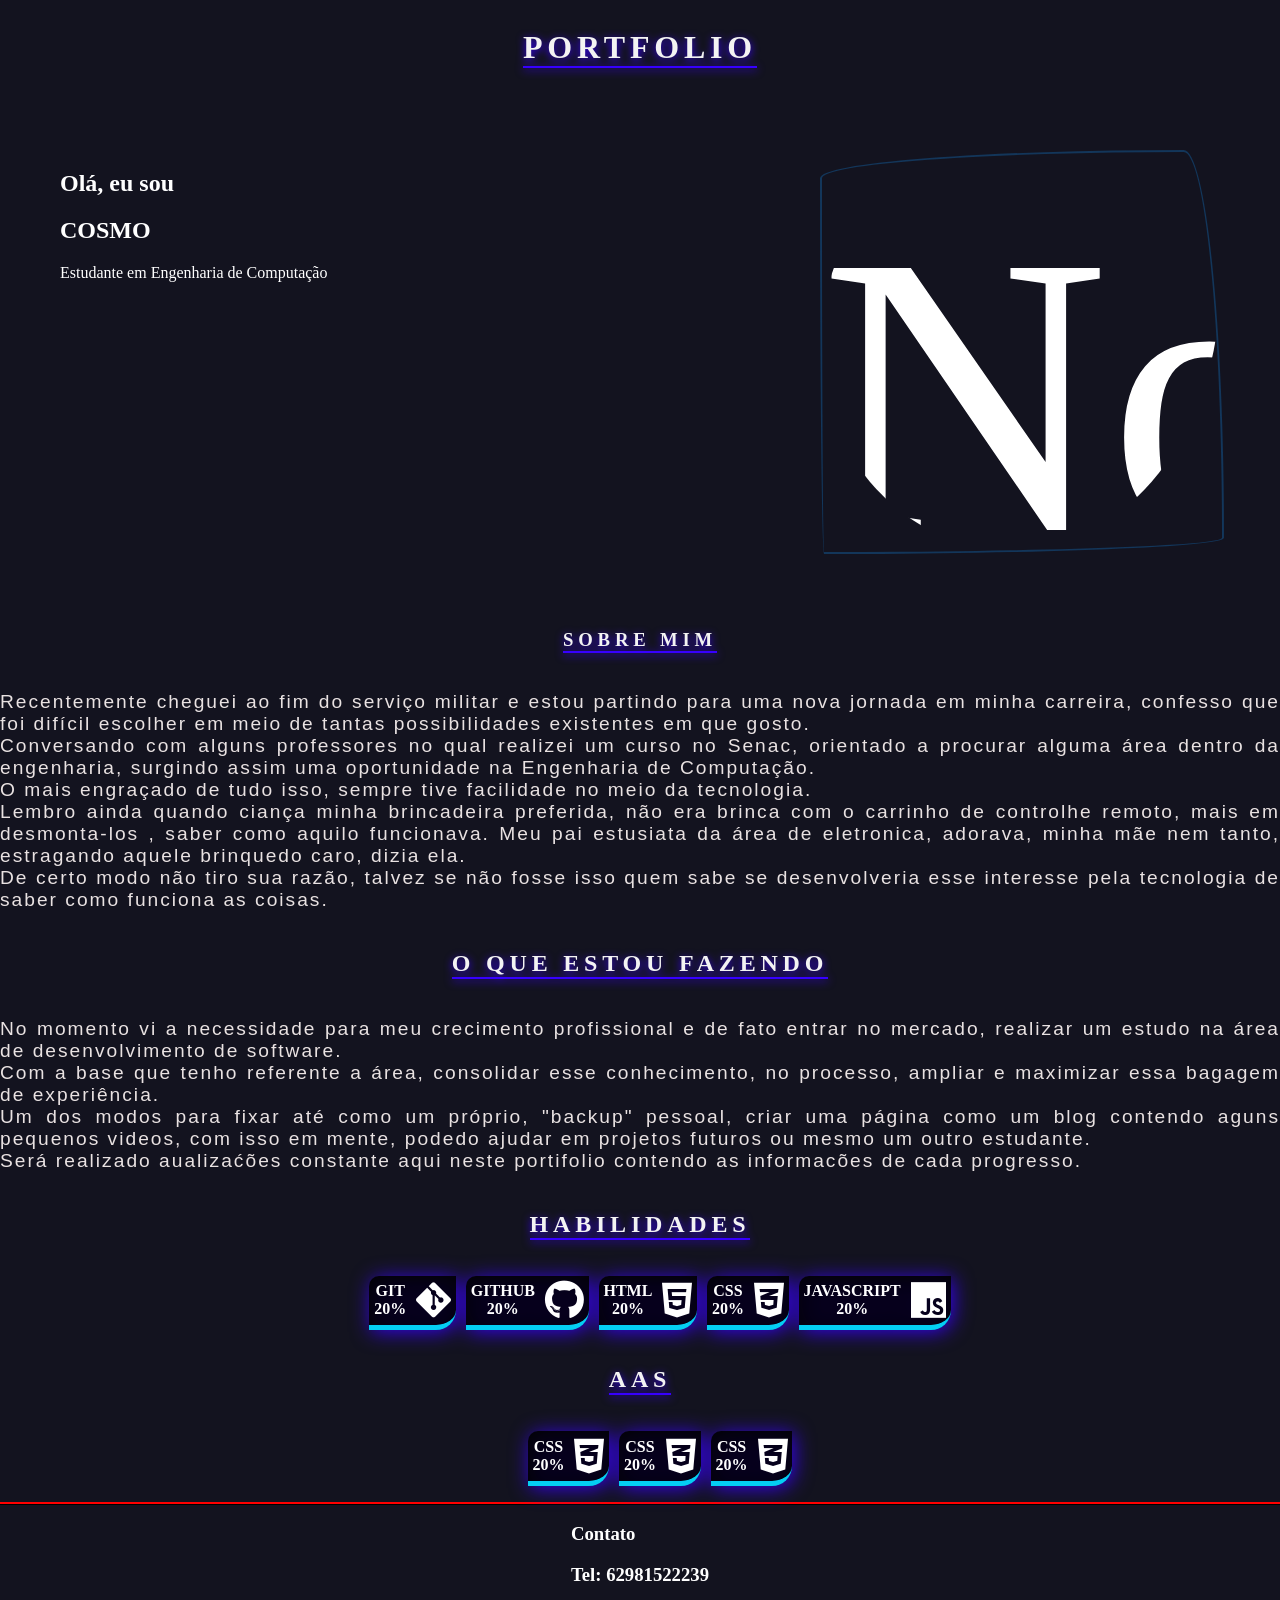
==== index.html @ 37921ef6 "Projeto" ====
<!DOCTYPE html>
<link rel="stylesheet" type="text/css" href="style/style.css" />
<link rel="stylesheet" type="text/css" href="style/btn.css" />
<link rel="stylesheet" type="text/css" href="style/card.css" />
<link rel="stylesheet" type="text/css" href="style/txt.css">
<html lang="en">
  <head>
    <meta charset="UTF-8" />
    <meta name="viewport" content="width=device-width, initial-scale=1.0" />
    <title>Document</title>
    <link
      rel="stylesheet"
      href="https://cdnjs.cloudflare.com/ajax/libs/font-awesome/6.4.2/css/all.min.css"
      integrity="sha512-z3gLpd7yknf1YoNbCzqRKc4qyor8gaKU1qmn+CShxbuBusANI9QpRohGBreCFkKxLhei6S9CQXFEbbKuqLg0DA=="
      crossorigin="anonymous"
      referrerpolicy="no-referrer"
    />
  </head>

  <body>
    <header class="header">
      <h1 class="txt1">portfolio</h1>
    </header>
    <main class="main">
      <section class="dfr">
        <div>
          <h2>Olá, eu sou</h2>
          <h1>COSMO</h1>
          <p>Estudante em Engenharia de Computação</p>
        </div>
        <div class="img1">
          <span></span>
      

          <img
            src="https://avatars.githubusercontent.com/u/66525527?s=400&u=50c1277a1cf46e33a465b14d1a6fface6d28a1c3&v=4"
            alt="Notebook"
            class="icone"
          />
        </div>
      </section>
      <section class>
        <div class="containerItem">
          <h3 class="txt1">Sobre Mim</h3>
          <p class="txtP">
            Recentemente cheguei ao fim do serviço militar e estou partindo para
            uma nova jornada em minha carreira, confesso que foi difícil
            escolher em meio de tantas possibilidades existentes em que
            gosto.<br />
            Conversando com alguns professores no qual realizei um curso no
            Senac, orientado a procurar alguma área dentro da engenharia,
            surgindo assim uma oportunidade na Engenharia de Computação.
            <br />
            O mais engraçado de tudo isso, sempre tive facilidade no meio da
            tecnologia. <br />
            Lembro ainda quando ciança minha brincadeira preferida, não era
            brinca com o carrinho de controlhe remoto, mais em desmonta-los ,
            saber como aquilo funcionava. Meu pai estusiata da área de
            eletronica, adorava, minha mãe nem tanto, estragando aquele
            brinquedo caro, dizia ela. <br />De certo modo não tiro sua razão,
            talvez se não fosse isso quem sabe se desenvolveria esse interesse
            pela tecnologia de saber como funciona as coisas.
          </p>
        </div>
      </section>
      <section>
        <div class="containerItem">
          <h1 class="txt1">O que estou fazendo</h1>
          <p class="txtP">
            No momento vi a necessidade para meu crecimento profissional e de
            fato entrar no mercado, realizar um estudo na área de
            desenvolvimento de software.
            <br />Com a base que tenho referente a área, consolidar esse
            conhecimento, no processo, ampliar e maximizar essa bagagem de
            experiência.<br />
            Um dos modos para fixar até como um próprio, "backup" pessoal, criar
            uma página como um blog contendo aguns pequenos videos, com isso em
            mente, podedo ajudar em projetos futuros ou mesmo um outro
            estudante.<br />
            Será realizado aualizaćões constante aqui neste portifolio contendo
            as informacões de cada progresso.
          </p>
        </div>
      </section>
      <section class="card">
        <div class="cardItem">
          <h1 class="txt1">Habilidades</h1>
          <ul class="ull">
            <li href="#" class="btn ef1">
              <span class="btn3">
                <strong><span>GIT</span> <span>20%</span></strong
                ><i class="fa-brands fa-git-alt"></i>
              </span>
            </li>
            <li href="#" class="btn ef1">
              <span class="btn3">
                <strong><span>GITHUB</span> <span>20%</span></strong
                ><i class="fa-brands fa-github"></i>
              </span>
            </li>
            <li href="#" class="btn ef1">
              <span class="btn3">
                <strong><span>HTML</span> <span>20%</span></strong
                ><i class="fa-brands fa-html5"></i>
              </span>
            </li>

            <li href="#" class="btn ef1">
              <span class="btn3">
                <strong>
                  <span>CSS</span>
                  <span>20%</span>
                </strong>
                <i class="fa-brands fa-css3-alt"></i>
              </span>
            </li>
            <li href="#" class="btn ef1">
              <span class="btn3">
                <strong>
                  <span>JAVASCRIPT</span>
                  <span>20%</span>
                </strong>

                <i class="fa-brands fa-js"></i>
              </span>
            </li>
          </ul>
        </div>
        <div class="cardItem">
          <h1 class="txt1">aas</h1>

          <ul class="ull">
            <li class="btn ef1">
              <span class="btn3">
                <strong>
                  <span>CSS</span>
                  <span>20%</span>
                </strong>
                <i class="fa-brands fa-css3-alt"></i>
              </span>
            </li>
            <li class="btn ef1">
              <span class="btn3">
                <strong>
                  <span>CSS</span>
                  <span>20%</span>
                </strong>
                <i class="fa-brands fa-css3-alt"></i>
              </span>
            </li>
            <li class="btn ef1">
              <span class="btn3">
                <strong>
                  <span>CSS</span>
                  <span>20%</span>
                </strong>
                <i class="fa-brands fa-css3-alt"></i>
              </span>
            </li>
          </ul>
        </div>
      </section>

      <div class="border"></div>
    </main>
    <footer class="footer">
      <div>
        <h3>Contato</h3>
        <h3>Tel: <span>62981522239</span></h3>
      </div>
    </footer>
  </body>
</html>
---- style/style.css ----
:root {
  --color--r: rgb(160, 0, 210);
}
html {
  background: #13131f;
  color: white;
}
body {
  display: flex;
  flex-direction: column;
  align-items: center;
  height: 100vh;
}
.header {
  display: flex;
  justify-content: center;

  width: 100%;
}
.dfr {
  display: flex;
  flex-direction: row;
  justify-content: space-between;
  padding: 50px;
}
.main {
  width: 1280px;
}
.border {
  border-bottom: 1px solid black;

  filter: drop-shadow (16px 16px 20px red) invert(75%);
}
.aqui {
  display: flex;
  flex-direction: row;
  gap: 10px;
  flex-wrap: wrap;
}
.itens {
  filter: drop-shadow(16px 16px 20px red) invert(75%);
}
.itens2 {
  filter: drop-shadow(0 0 0.75rem crimson);
  display: inline-flex;
  flex-direction: column;
}
.dfr > div {
  margin: 10px;
}
img {
  max-width: 400px;
  max-height: 400px;
  width: auto;
  height: auto;
  display: inline-block;
  position: relative;
  border-radius: 45% 55% 52% 48% / 48% 34% 66% 52%;
  animation: img 4s alternate infinite;
}
@keyframes img {
  from {
    border-radius: 90% 10% 99% 1% / 7% 96% 4% 93%;
  }
  to {
    border-radius: 68% 32% 70% 30% / 57% 51% 49% 43%;
  }
}
.img1 {
  max-width: 400px;
  max-height: 400px;
  width: auto;
  height: auto;

  position: relative;
}
.img1 > span {
  width: 100%;
  height: 100%;
  position: absolute;
  position: absolute;
  border: 2px solid rgba(18, 106, 179, 0.397);
  border-radius: 90% 10% 99% 1% / 7% 96% 4% 93%;
  animation: span 6s alternate infinite;
  
}
.icone{font-size: 400px;}
@keyframes span {
  from {filter: drop-shadow(0 0 4rem rgb(160, 0, 210));
  -webkit-filter: drop-shadow(0 0 1rem rgb(160, 0, 210));
  
    border-radius: 50% 50% 58% 42% / 50% 67% 50% 65%;
  }
  to {
    filter: drop-shadow(2px 2px 5rem rgb(55, 0, 255));
    border-radius: 68% 32% 70% 30% / 57% 51% 49% 43%;
  }
}


.btn1 {
  background: black;
  min-width: 100px;
  width: auto;
  height: 50px;
  display: inline-flex;
  flex-direction: column;
  align-items: center;
  justify-content: center;
  animation: box 10s alternate infinite;
  border-radius: 10px;
}
.btn1 span {
  display: inline-flex;
  padding: 10px;
  gap: 5px;
  text-align: center;
}
.btn1 > span > strong {
  display: flex;
  flex-direction: column;
  font-size: 1rem;
  align-items: center;
  justify-content: center;
}
.btn1 > span > i {
  font-size: 40px;
}
.footer {
  width: 100%;
  height: 100px;
  display: flex;
  flex-direction: column;
  align-items: center;
  justify-content: center;
}
@keyframes box {
}
.btn1:hover {
  cursor: pointer;
  color: blueviolet;
  scale: 1.1;
  filter: drop-shadow(0 0 1rem rgb(160, 0, 210));
  -webkit-filter: drop-shadow(0 0 1rem rgb(160, 0, 210));
}

.buttons {
  position: relative;
  display: block;
  min-width: 50px;
  width: auto;
  list-style-type: none;
  text-decoration: none;
}
.buttons:hover {
  cursor: pointer;
}
.btnEf {
  position: relative;
  display: flex;
  align-items: center;
  justify-content: center;
  font-size: 2rem;
  gap: 2px;
  background: #13131f;
  padding: 10px;
}
details {
  display: flex;
  background: rgb(160, 0, 398, 0.1);
  position: relative;
  z-index: 100;
  min-width: 100px;
  width: auto;
}
.btnEf > strong > span {
  justify-content: center;
  display: flex;

  font-size: 1rem;
}
.box_container {
  display: inline-flex;
  justify-content: space-between;
}
.box_container div {
  width: 50%;
}
.containerItem {
  display: flex;
  flex-direction: column;
  justify-content: center;
  align-items: center;
}
.containerProjeto {
  filter: drop-shadow(0 0 1rem rgb(160, 0, 210));
  align-items: center;
  justify-content: space-evenly;
  display: flex;
  gap: 10px;
  flex-wrap: wrap;
}
.projeto {
  width: 300px;
  height: 300px;

  background: black;
  display: inline-flex;
}
.projeto:hover {
  scale: 1.1;
  border-radius: 10px;
  border: 1px solid white;
  filter: drop-shadow(0 0 1rem rgb(160, 0, 10));
}
---- style/btn.css ----
.ull {
  
  display: flex;
  align-items: center;
  justify-content: center;
  gap: 10px;
  filter: drop-shadow(2px 2px 10px rgb(55, 0, 255));
}
.btn {
  display: inline-block;
  cursor: pointer;
  background: #000000e0;

  border-bottom: 5px solid rgb(4, 207, 243);
  border-radius: 10px 0px 20px 0px;
}

.btn3 {
  display: inline-flex;

  align-items: center;
  gap: 10px;

  padding: 0.3rem;
}
.btn3 > strong > span {
  display: block;
  flex-direction: row;
  font-size: 1rem;
  color: white;
  text-align: center;
}
.btn3 > i {
  font-size: 2.5rem;
}

.ef1:hover {
  scale: 1.1;
  animation: ef1 2s alternate infinite;
}
@keyframes ef1 {
  from {
    /*color: rgba(255, 0, 0, 0.212);*/
    color: rgb(55, 0, 255);
    filter: drop-shadow(0px 0px 5px rgba(0, 255, 128, 0.808));
  }
  to {
    filter: drop-shadow(0px 0px 5px rgba(255, 0, 0, 0.356));
  }
}
---- style/card.css ----
.card{ display: flex;
    flex-direction: column;
    border-bottom:2px solid rgb(255, 0, 0) ;}
.cardItem{
    
    display: flex;
    flex-direction: column;
    align-items: center;
}
---- style/txt.css ----
.txt1{
    color: rgb(243, 243, 243);
    border-bottom:2px solid rgb(55, 0, 255) ;
    text-transform: uppercase;
    letter-spacing: 0.3rem;
    filter: drop-shadow(0px 2px 4px rgb(55, 0, 255));
}
.txtP{
    
    color: rgb(233, 226, 226);
    text-align: justify;
    font-size: 1.2rem;
    letter-spacing: 2px;
    font-family: 'Lucida Sans', 'Lucida Sans Regular', 'Lucida Grande', 'Lucida Sans Unicode', Geneva, Verdana, sans-serif;
}
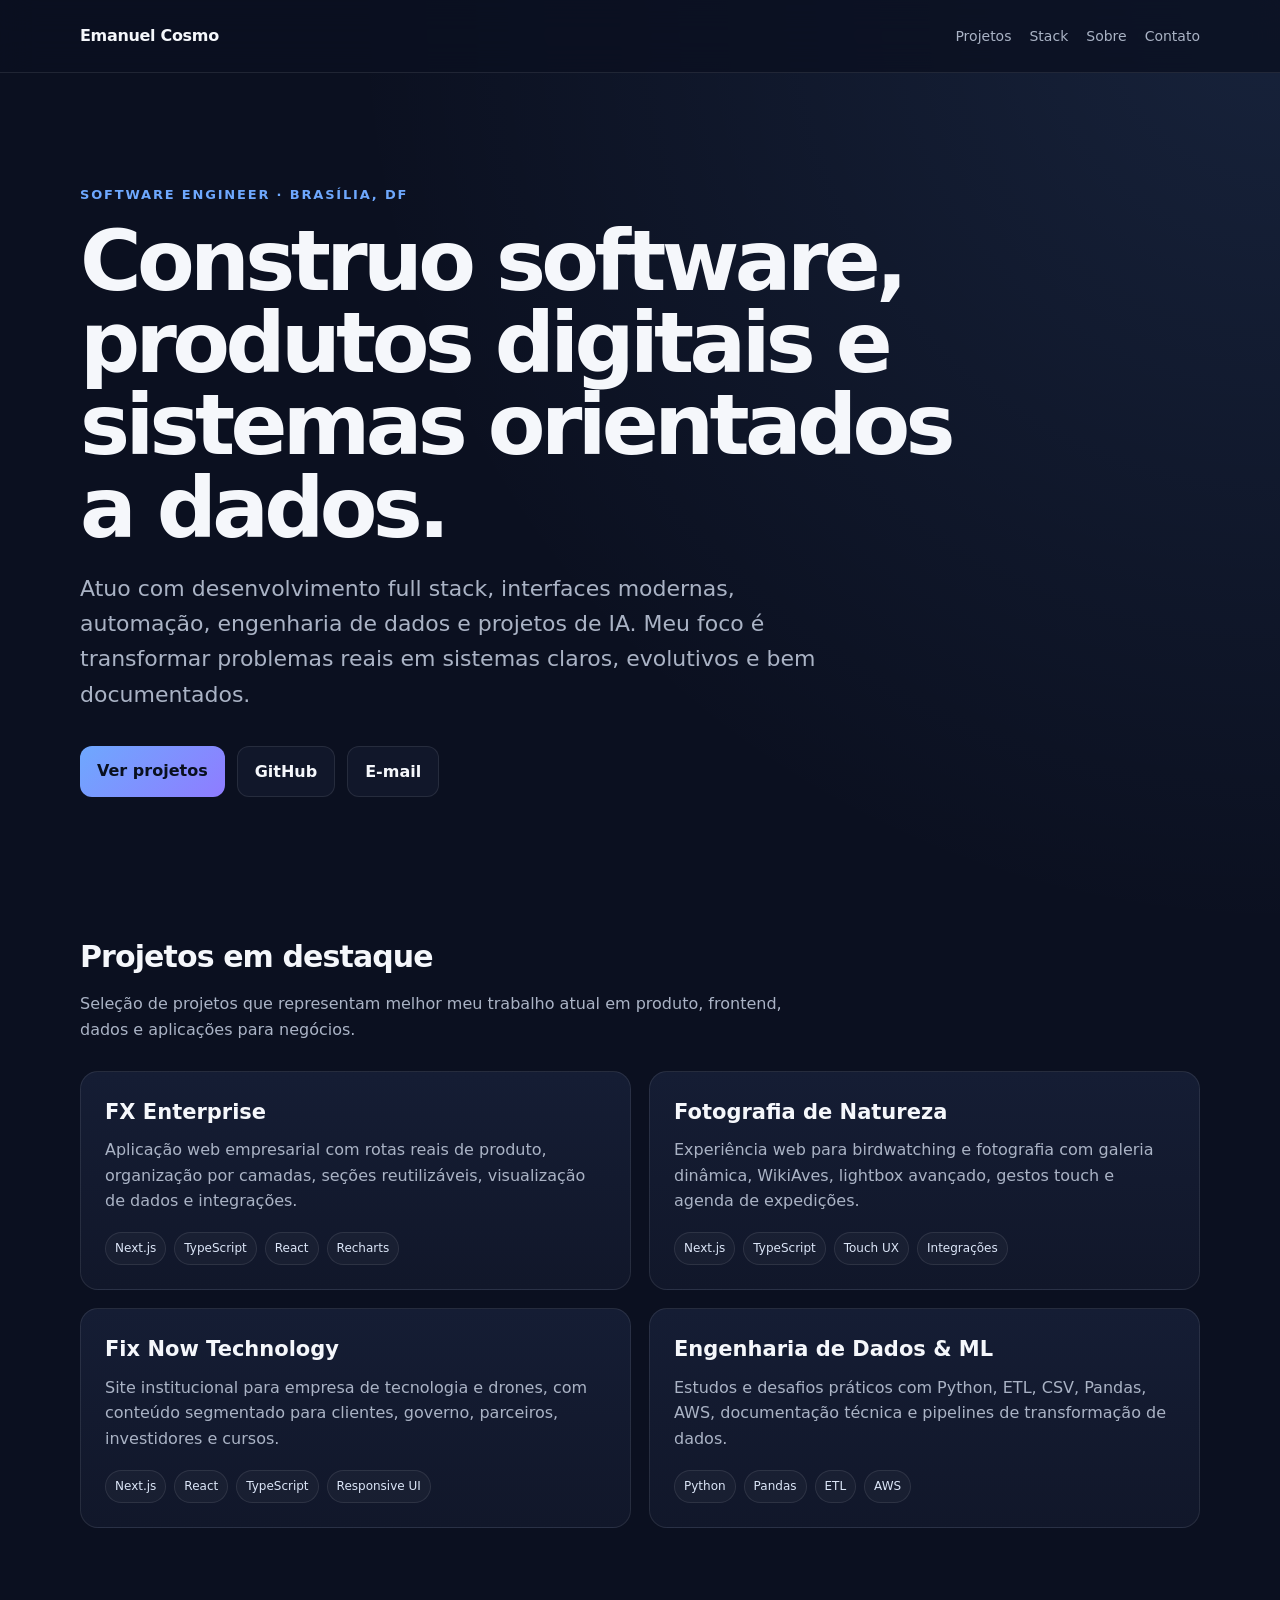
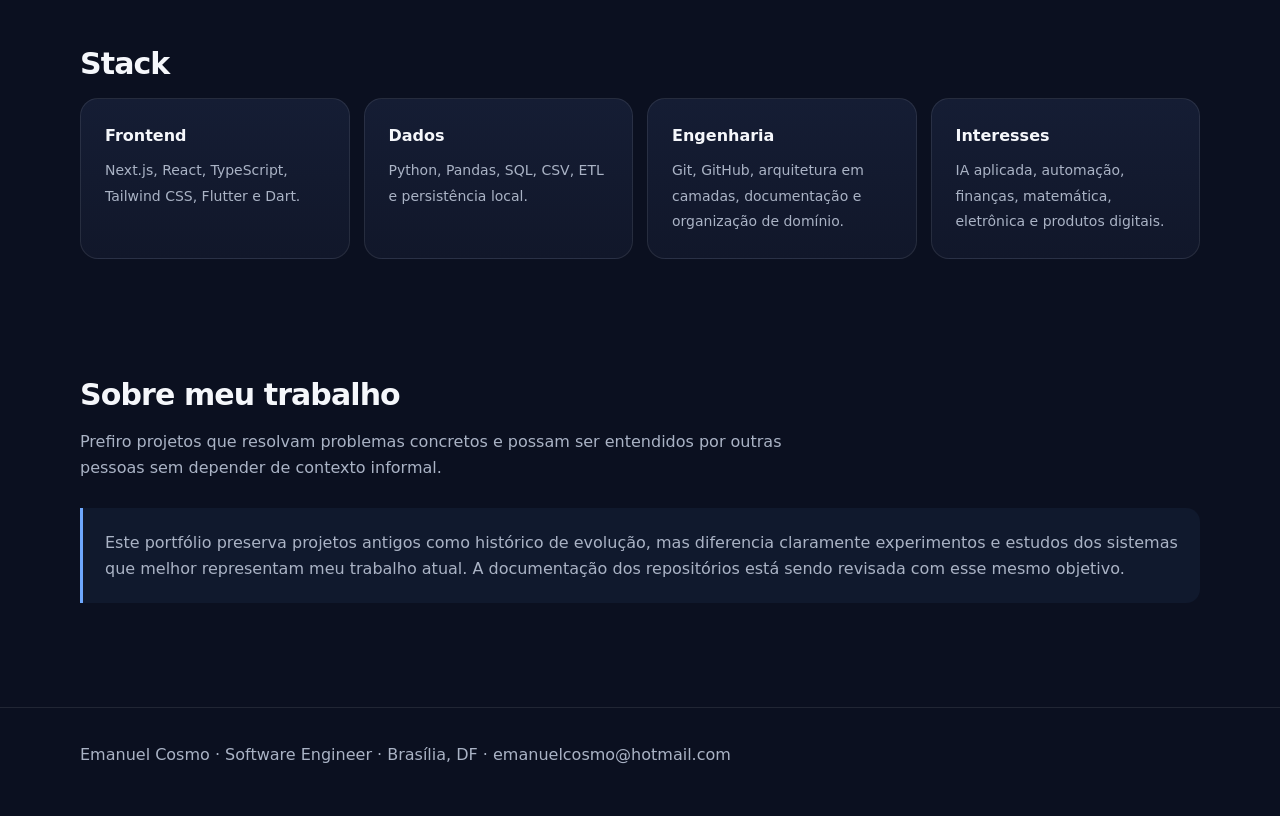
==== commit db391648: "feat: redesign professional portfolio homepage" ====
--- a/index.html
+++ b/index.html
@@ -1,173 +1,150 @@
 <!DOCTYPE html>
-<link rel="stylesheet" type="text/css" href="style/style.css" />
-<link rel="stylesheet" type="text/css" href="style/btn.css" />
-<link rel="stylesheet" type="text/css" href="style/card.css" />
-<link rel="stylesheet" type="text/css" href="style/txt.css">
-<html lang="en">
-  <head>
-    <meta charset="UTF-8" />
-    <meta name="viewport" content="width=device-width, initial-scale=1.0" />
-    <title>Document</title>
-    <link
-      rel="stylesheet"
-      href="https://cdnjs.cloudflare.com/ajax/libs/font-awesome/6.4.2/css/all.min.css"
-      integrity="sha512-z3gLpd7yknf1YoNbCzqRKc4qyor8gaKU1qmn+CShxbuBusANI9QpRohGBreCFkKxLhei6S9CQXFEbbKuqLg0DA=="
-      crossorigin="anonymous"
-      referrerpolicy="no-referrer"
-    />
-  </head>
+<html lang="pt-BR">
+<head>
+  <meta charset="UTF-8" />
+  <meta name="viewport" content="width=device-width, initial-scale=1.0" />
+  <meta name="description" content="Portfólio de Emanuel Cosmo — Software Engineer, Full Stack, Data & AI, automação e produtos digitais." />
+  <title>Emanuel Cosmo | Software Engineer</title>
+  <style>
+    :root {
+      --bg: #0b1020;
+      --panel: #11172a;
+      --panel-2: #151d34;
+      --text: #f5f7fb;
+      --muted: #aab3c5;
+      --line: rgba(255,255,255,.09);
+      --accent: #6ea8fe;
+      --accent-2: #8f7cff;
+      --max: 1120px;
+    }
+    * { box-sizing: border-box; }
+    html { scroll-behavior: smooth; }
+    body {
+      margin: 0;
+      font-family: Inter, ui-sans-serif, system-ui, -apple-system, BlinkMacSystemFont, "Segoe UI", sans-serif;
+      background: radial-gradient(circle at top right, rgba(110,168,254,.12), transparent 34%), var(--bg);
+      color: var(--text);
+      line-height: 1.6;
+    }
+    a { color: inherit; text-decoration: none; }
+    .wrap { width: min(calc(100% - 32px), var(--max)); margin: 0 auto; }
+    header {
+      position: sticky; top: 0; z-index: 20;
+      backdrop-filter: blur(16px);
+      background: rgba(11,16,32,.78);
+      border-bottom: 1px solid var(--line);
+    }
+    nav { height: 72px; display: flex; align-items: center; justify-content: space-between; gap: 20px; }
+    .brand { font-weight: 800; letter-spacing: -.02em; }
+    .navlinks { display: flex; gap: 18px; color: var(--muted); font-size: 14px; }
+    .hero { padding: 112px 0 80px; }
+    .eyebrow { color: var(--accent); font-size: 13px; font-weight: 800; letter-spacing: .14em; text-transform: uppercase; }
+    h1 { margin: 14px 0 22px; font-size: clamp(46px, 8vw, 84px); line-height: .98; letter-spacing: -.055em; max-width: 900px; }
+    .lead { max-width: 760px; color: var(--muted); font-size: clamp(18px, 2.2vw, 22px); }
+    .cta { display: flex; flex-wrap: wrap; gap: 12px; margin-top: 34px; }
+    .btn { padding: 12px 17px; border-radius: 12px; border: 1px solid var(--line); background: var(--panel); font-weight: 700; }
+    .btn.primary { background: linear-gradient(135deg, var(--accent), var(--accent-2)); color: #09101f; border: 0; }
+    section { padding: 56px 0; }
+    .section-title { font-size: 30px; margin: 0 0 10px; letter-spacing: -.03em; }
+    .section-sub { color: var(--muted); margin: 0 0 28px; max-width: 720px; }
+    .grid { display: grid; grid-template-columns: repeat(2, minmax(0,1fr)); gap: 18px; }
+    .card { background: linear-gradient(180deg, var(--panel-2), var(--panel)); border: 1px solid var(--line); border-radius: 18px; padding: 24px; }
+    .card h3 { margin: 0 0 8px; font-size: 21px; }
+    .card p { color: var(--muted); margin: 0 0 18px; }
+    .tags { display: flex; flex-wrap: wrap; gap: 8px; }
+    .tag { padding: 6px 9px; font-size: 12px; color: #dce6f8; border-radius: 999px; border: 1px solid var(--line); background: rgba(255,255,255,.03); }
+    .stack { display: grid; grid-template-columns: repeat(4, minmax(0,1fr)); gap: 14px; }
+    .stack .card { min-height: 150px; }
+    .stack strong { display: block; margin-bottom: 9px; }
+    .stack span { color: var(--muted); font-size: 14px; }
+    .note { padding: 22px; border-left: 3px solid var(--accent); background: rgba(110,168,254,.06); border-radius: 0 14px 14px 0; color: var(--muted); }
+    footer { margin-top: 48px; padding: 34px 0 48px; border-top: 1px solid var(--line); color: var(--muted); }
+    @media (max-width: 800px) {
+      .navlinks { display: none; }
+      .grid, .stack { grid-template-columns: 1fr; }
+      .hero { padding-top: 80px; }
+    }
+  </style>
+</head>
+<body>
+  <header>
+    <div class="wrap">
+      <nav>
+        <a class="brand" href="#top">Emanuel Cosmo</a>
+        <div class="navlinks">
+          <a href="#projetos">Projetos</a>
+          <a href="#stack">Stack</a>
+          <a href="#sobre">Sobre</a>
+          <a href="mailto:emanuelcosmo@hotmail.com">Contato</a>
+        </div>
+      </nav>
+    </div>
+  </header>
 
-  <body>
-    <header class="header">
-      <h1 class="txt1">portfolio</h1>
-    </header>
-    <main class="main">
-      <section class="dfr">
-        <div>
-          <h2>Olá, eu sou</h2>
-          <h1>COSMO</h1>
-          <p>Estudante em Engenharia de Computação</p>
-        </div>
-        <div class="img1">
-          <span></span>
-      
-
-          <img
-            src="https://avatars.githubusercontent.com/u/66525527?s=400&u=50c1277a1cf46e33a465b14d1a6fface6d28a1c3&v=4"
-            alt="Notebook"
-            class="icone"
-          />
-        </div>
-      </section>
-      <section class>
-        <div class="containerItem">
-          <h3 class="txt1">Sobre Mim</h3>
-          <p class="txtP">
-            Recentemente cheguei ao fim do serviço militar e estou partindo para
-            uma nova jornada em minha carreira, confesso que foi difícil
-            escolher em meio de tantas possibilidades existentes em que
-            gosto.<br />
-            Conversando com alguns professores no qual realizei um curso no
-            Senac, orientado a procurar alguma área dentro da engenharia,
-            surgindo assim uma oportunidade na Engenharia de Computação.
-            <br />
-            O mais engraçado de tudo isso, sempre tive facilidade no meio da
-            tecnologia. <br />
-            Lembro ainda quando ciança minha brincadeira preferida, não era
-            brinca com o carrinho de controlhe remoto, mais em desmonta-los ,
-            saber como aquilo funcionava. Meu pai estusiata da área de
-            eletronica, adorava, minha mãe nem tanto, estragando aquele
-            brinquedo caro, dizia ela. <br />De certo modo não tiro sua razão,
-            talvez se não fosse isso quem sabe se desenvolveria esse interesse
-            pela tecnologia de saber como funciona as coisas.
-          </p>
-        </div>
-      </section>
-      <section>
-        <div class="containerItem">
-          <h1 class="txt1">O que estou fazendo</h1>
-          <p class="txtP">
-            No momento vi a necessidade para meu crecimento profissional e de
-            fato entrar no mercado, realizar um estudo na área de
-            desenvolvimento de software.
-            <br />Com a base que tenho referente a área, consolidar esse
-            conhecimento, no processo, ampliar e maximizar essa bagagem de
-            experiência.<br />
-            Um dos modos para fixar até como um próprio, "backup" pessoal, criar
-            uma página como um blog contendo aguns pequenos videos, com isso em
-            mente, podedo ajudar em projetos futuros ou mesmo um outro
-            estudante.<br />
-            Será realizado aualizaćões constante aqui neste portifolio contendo
-            as informacões de cada progresso.
-          </p>
-        </div>
-      </section>
-      <section class="card">
-        <div class="cardItem">
-          <h1 class="txt1">Habilidades</h1>
-          <ul class="ull">
-            <li href="#" class="btn ef1">
-              <span class="btn3">
-                <strong><span>GIT</span> <span>20%</span></strong
-                ><i class="fa-brands fa-git-alt"></i>
-              </span>
-            </li>
-            <li href="#" class="btn ef1">
-              <span class="btn3">
-                <strong><span>GITHUB</span> <span>20%</span></strong
-                ><i class="fa-brands fa-github"></i>
-              </span>
-            </li>
-            <li href="#" class="btn ef1">
-              <span class="btn3">
-                <strong><span>HTML</span> <span>20%</span></strong
-                ><i class="fa-brands fa-html5"></i>
-              </span>
-            </li>
-
-            <li href="#" class="btn ef1">
-              <span class="btn3">
-                <strong>
-                  <span>CSS</span>
-                  <span>20%</span>
-                </strong>
-                <i class="fa-brands fa-css3-alt"></i>
-              </span>
-            </li>
-            <li href="#" class="btn ef1">
-              <span class="btn3">
-                <strong>
-                  <span>JAVASCRIPT</span>
-                  <span>20%</span>
-                </strong>
-
-                <i class="fa-brands fa-js"></i>
-              </span>
-            </li>
-          </ul>
-        </div>
-        <div class="cardItem">
-          <h1 class="txt1">aas</h1>
-
-          <ul class="ull">
-            <li class="btn ef1">
-              <span class="btn3">
-                <strong>
-                  <span>CSS</span>
-                  <span>20%</span>
-                </strong>
-                <i class="fa-brands fa-css3-alt"></i>
-              </span>
-            </li>
-            <li class="btn ef1">
-              <span class="btn3">
-                <strong>
-                  <span>CSS</span>
-                  <span>20%</span>
-                </strong>
-                <i class="fa-brands fa-css3-alt"></i>
-              </span>
-            </li>
-            <li class="btn ef1">
-              <span class="btn3">
-                <strong>
-                  <span>CSS</span>
-                  <span>20%</span>
-                </strong>
-                <i class="fa-brands fa-css3-alt"></i>
-              </span>
-            </li>
-          </ul>
+  <main id="top">
+    <div class="wrap">
+      <section class="hero">
+        <div class="eyebrow">Software Engineer · Brasília, DF</div>
+        <h1>Construo software, produtos digitais e sistemas orientados a dados.</h1>
+        <p class="lead">
+          Atuo com desenvolvimento full stack, interfaces modernas, automação, engenharia de dados e projetos de IA. Meu foco é transformar problemas reais em sistemas claros, evolutivos e bem documentados.
+        </p>
+        <div class="cta">
+          <a class="btn primary" href="#projetos">Ver projetos</a>
+          <a class="btn" href="https://github.com/c-o-s-m-o">GitHub</a>
+          <a class="btn" href="mailto:emanuelcosmo@hotmail.com">E-mail</a>
         </div>
       </section>
 
-      <div class="border"></div>
-    </main>
-    <footer class="footer">
-      <div>
-        <h3>Contato</h3>
-        <h3>Tel: <span>62981522239</span></h3>
-      </div>
-    </footer>
-  </body>
+      <section id="projetos">
+        <h2 class="section-title">Projetos em destaque</h2>
+        <p class="section-sub">Seleção de projetos que representam melhor meu trabalho atual em produto, frontend, dados e aplicações para negócios.</p>
+        <div class="grid">
+          <a class="card" href="https://github.com/c-o-s-m-o/fx_enterprise">
+            <h3>FX Enterprise</h3>
+            <p>Aplicação web empresarial com rotas reais de produto, organização por camadas, seções reutilizáveis, visualização de dados e integrações.</p>
+            <div class="tags"><span class="tag">Next.js</span><span class="tag">TypeScript</span><span class="tag">React</span><span class="tag">Recharts</span></div>
+          </a>
+          <a class="card" href="https://github.com/c-o-s-m-o/Ibfn-Instituto_Brasileiro_de_Fotografia_de_Natureza">
+            <h3>Fotografia de Natureza</h3>
+            <p>Experiência web para birdwatching e fotografia com galeria dinâmica, WikiAves, lightbox avançado, gestos touch e agenda de expedições.</p>
+            <div class="tags"><span class="tag">Next.js</span><span class="tag">TypeScript</span><span class="tag">Touch UX</span><span class="tag">Integrações</span></div>
+          </a>
+          <a class="card" href="https://github.com/c-o-s-m-o/FixNowTechnology">
+            <h3>Fix Now Technology</h3>
+            <p>Site institucional para empresa de tecnologia e drones, com conteúdo segmentado para clientes, governo, parceiros, investidores e cursos.</p>
+            <div class="tags"><span class="tag">Next.js</span><span class="tag">React</span><span class="tag">TypeScript</span><span class="tag">Responsive UI</span></div>
+          </a>
+          <a class="card" href="https://github.com/c-o-s-m-o/totvs-fundamentos-engenharia-dados-machine-learning">
+            <h3>Engenharia de Dados & ML</h3>
+            <p>Estudos e desafios práticos com Python, ETL, CSV, Pandas, AWS, documentação técnica e pipelines de transformação de dados.</p>
+            <div class="tags"><span class="tag">Python</span><span class="tag">Pandas</span><span class="tag">ETL</span><span class="tag">AWS</span></div>
+          </a>
+        </div>
+      </section>
+
+      <section id="stack">
+        <h2 class="section-title">Stack</h2>
+        <div class="stack">
+          <div class="card"><strong>Frontend</strong><span>Next.js, React, TypeScript, Tailwind CSS, Flutter e Dart.</span></div>
+          <div class="card"><strong>Dados</strong><span>Python, Pandas, SQL, CSV, ETL e persistência local.</span></div>
+          <div class="card"><strong>Engenharia</strong><span>Git, GitHub, arquitetura em camadas, documentação e organização de domínio.</span></div>
+          <div class="card"><strong>Interesses</strong><span>IA aplicada, automação, finanças, matemática, eletrônica e produtos digitais.</span></div>
+        </div>
+      </section>
+
+      <section id="sobre">
+        <h2 class="section-title">Sobre meu trabalho</h2>
+        <p class="section-sub">Prefiro projetos que resolvam problemas concretos e possam ser entendidos por outras pessoas sem depender de contexto informal.</p>
+        <div class="note">
+          Este portfólio preserva projetos antigos como histórico de evolução, mas diferencia claramente experimentos e estudos dos sistemas que melhor representam meu trabalho atual. A documentação dos repositórios está sendo revisada com esse mesmo objetivo.
+        </div>
+      </section>
+    </div>
+  </main>
+
+  <footer>
+    <div class="wrap">Emanuel Cosmo · Software Engineer · Brasília, DF · <a href="mailto:emanuelcosmo@hotmail.com">emanuelcosmo@hotmail.com</a></div>
+  </footer>
+</body>
 </html>
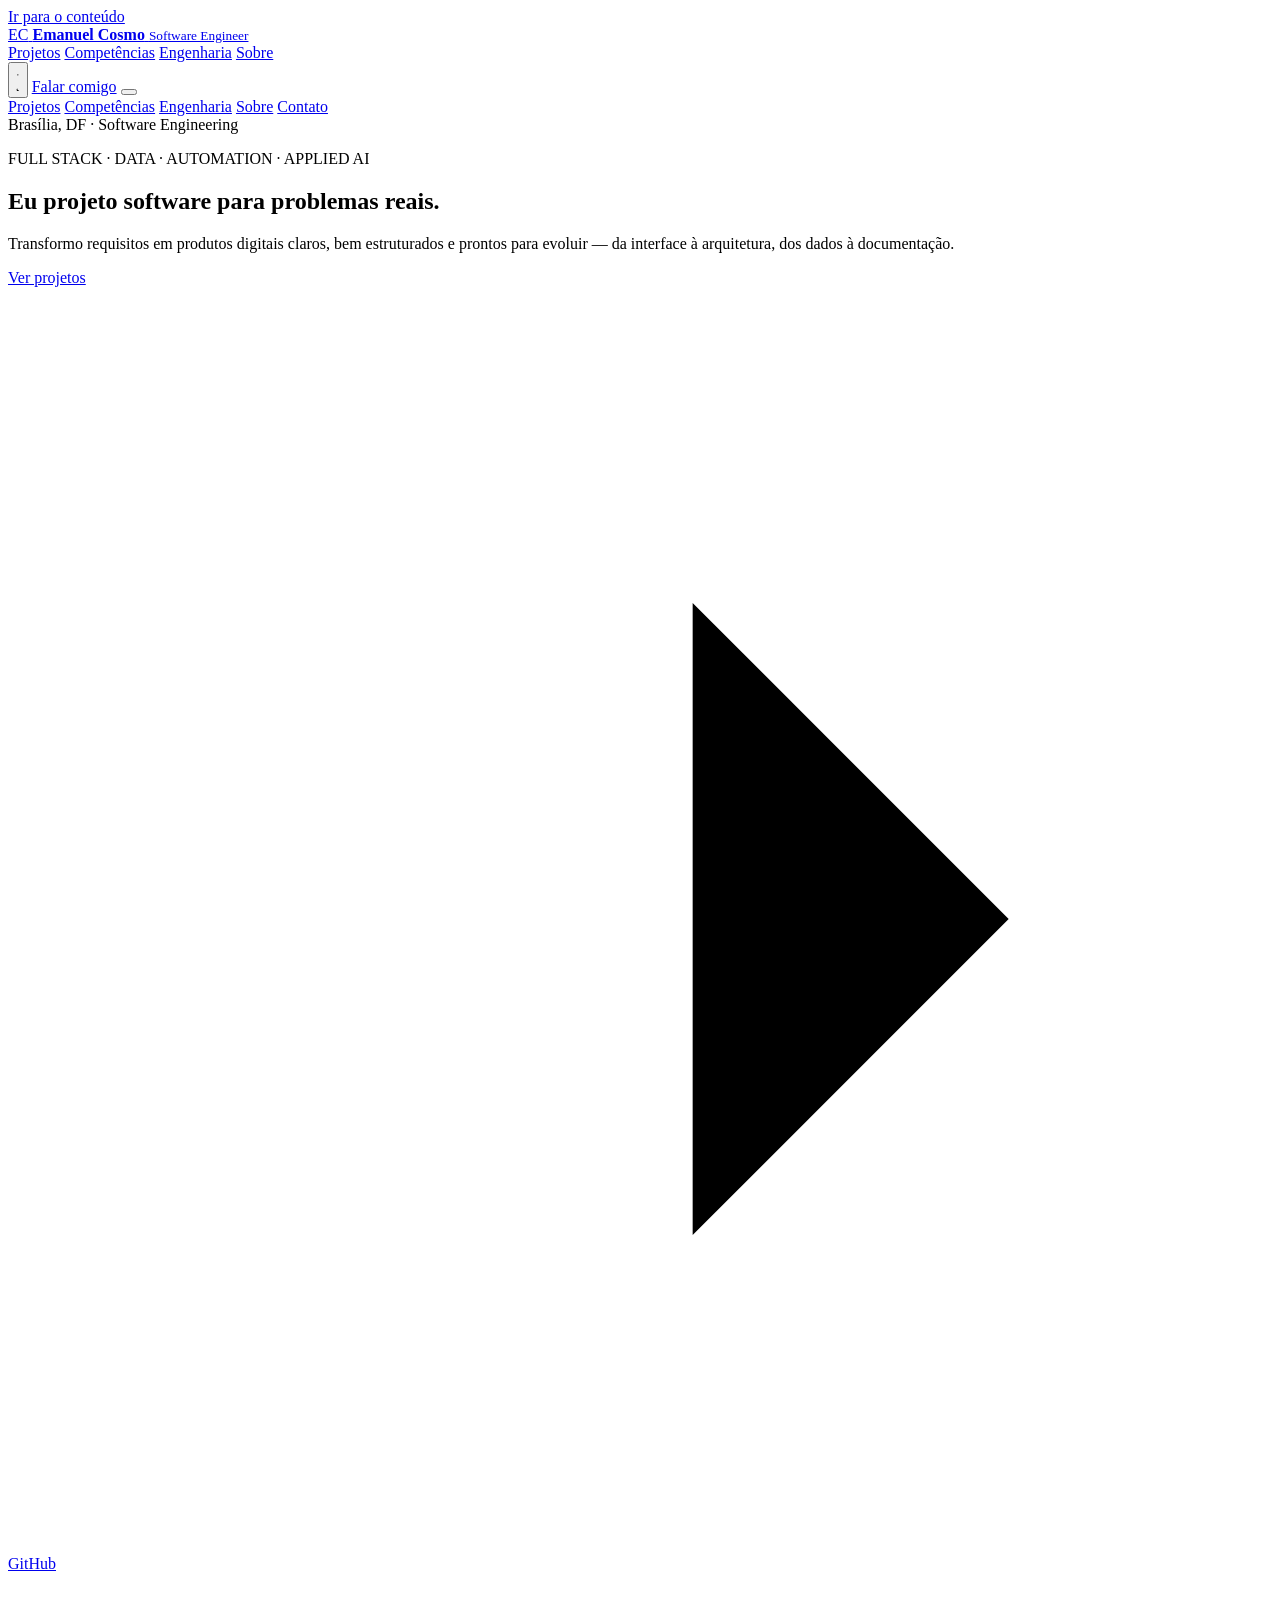
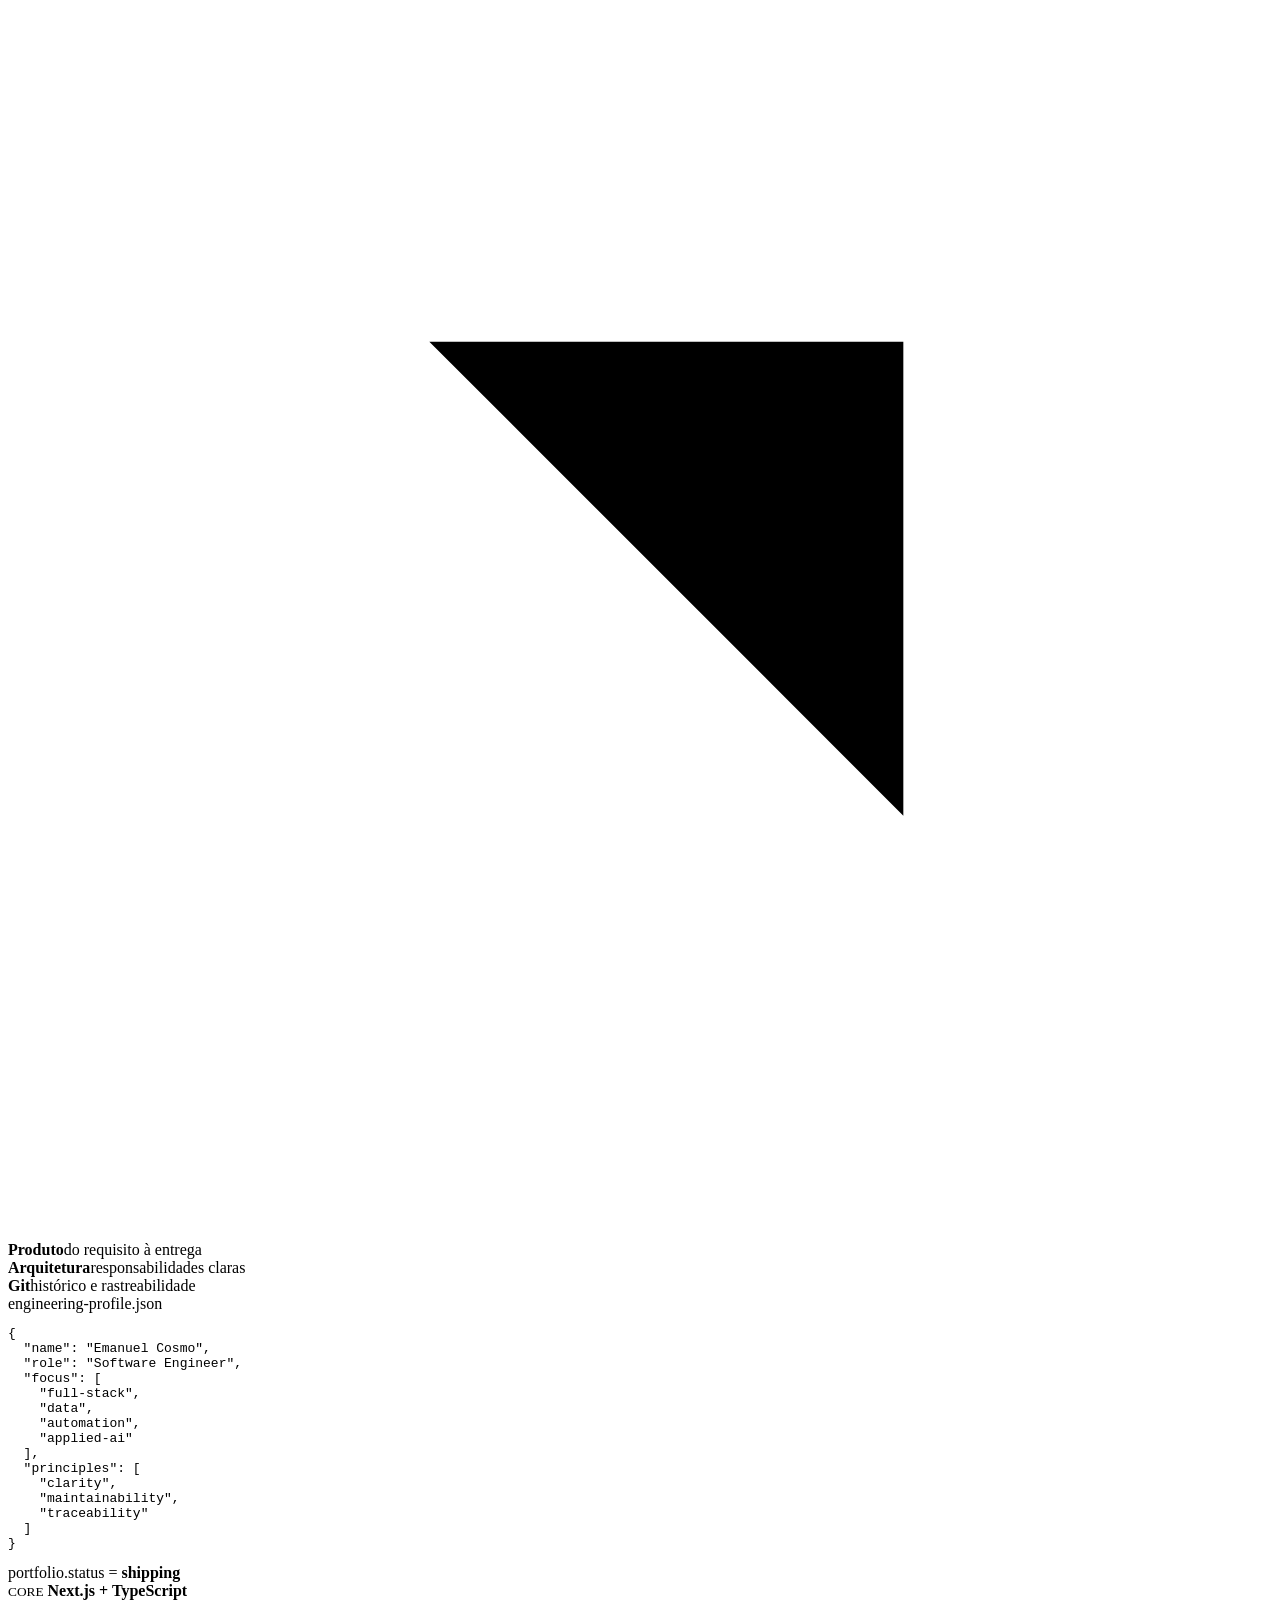
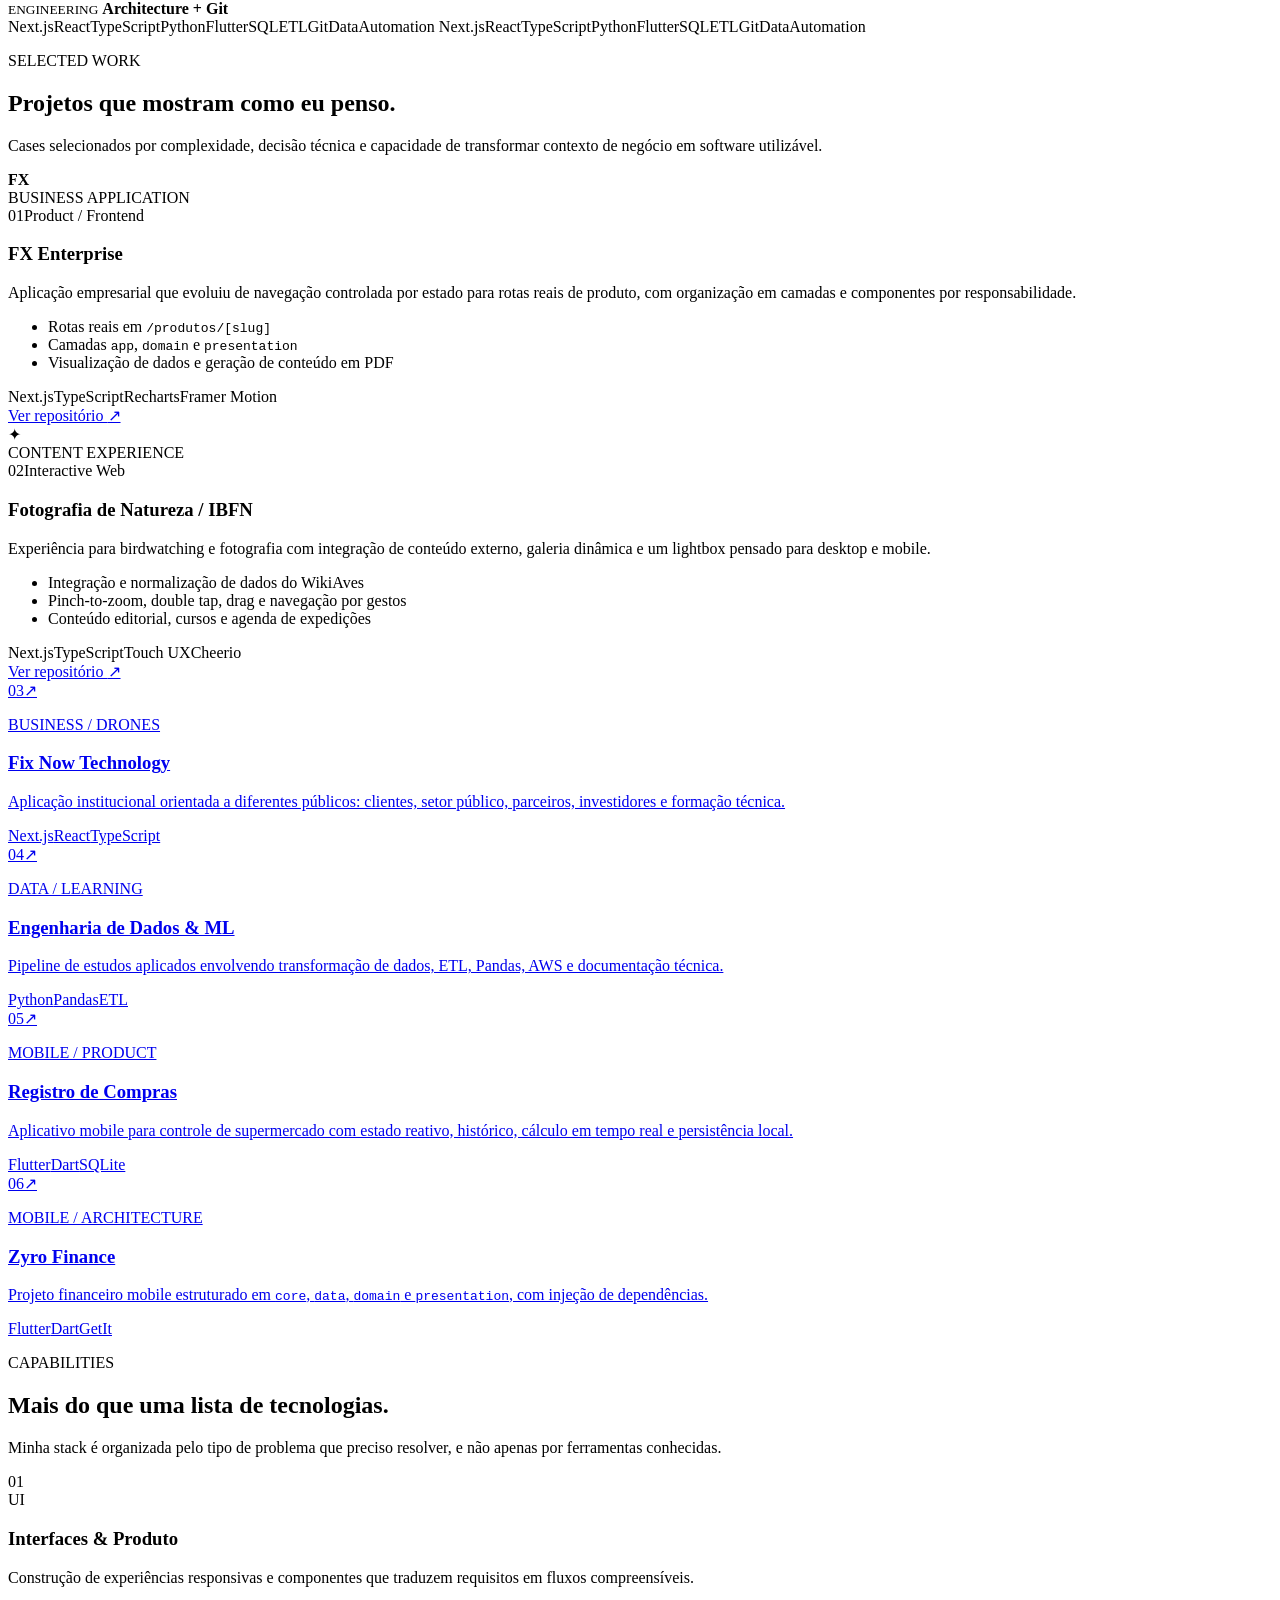
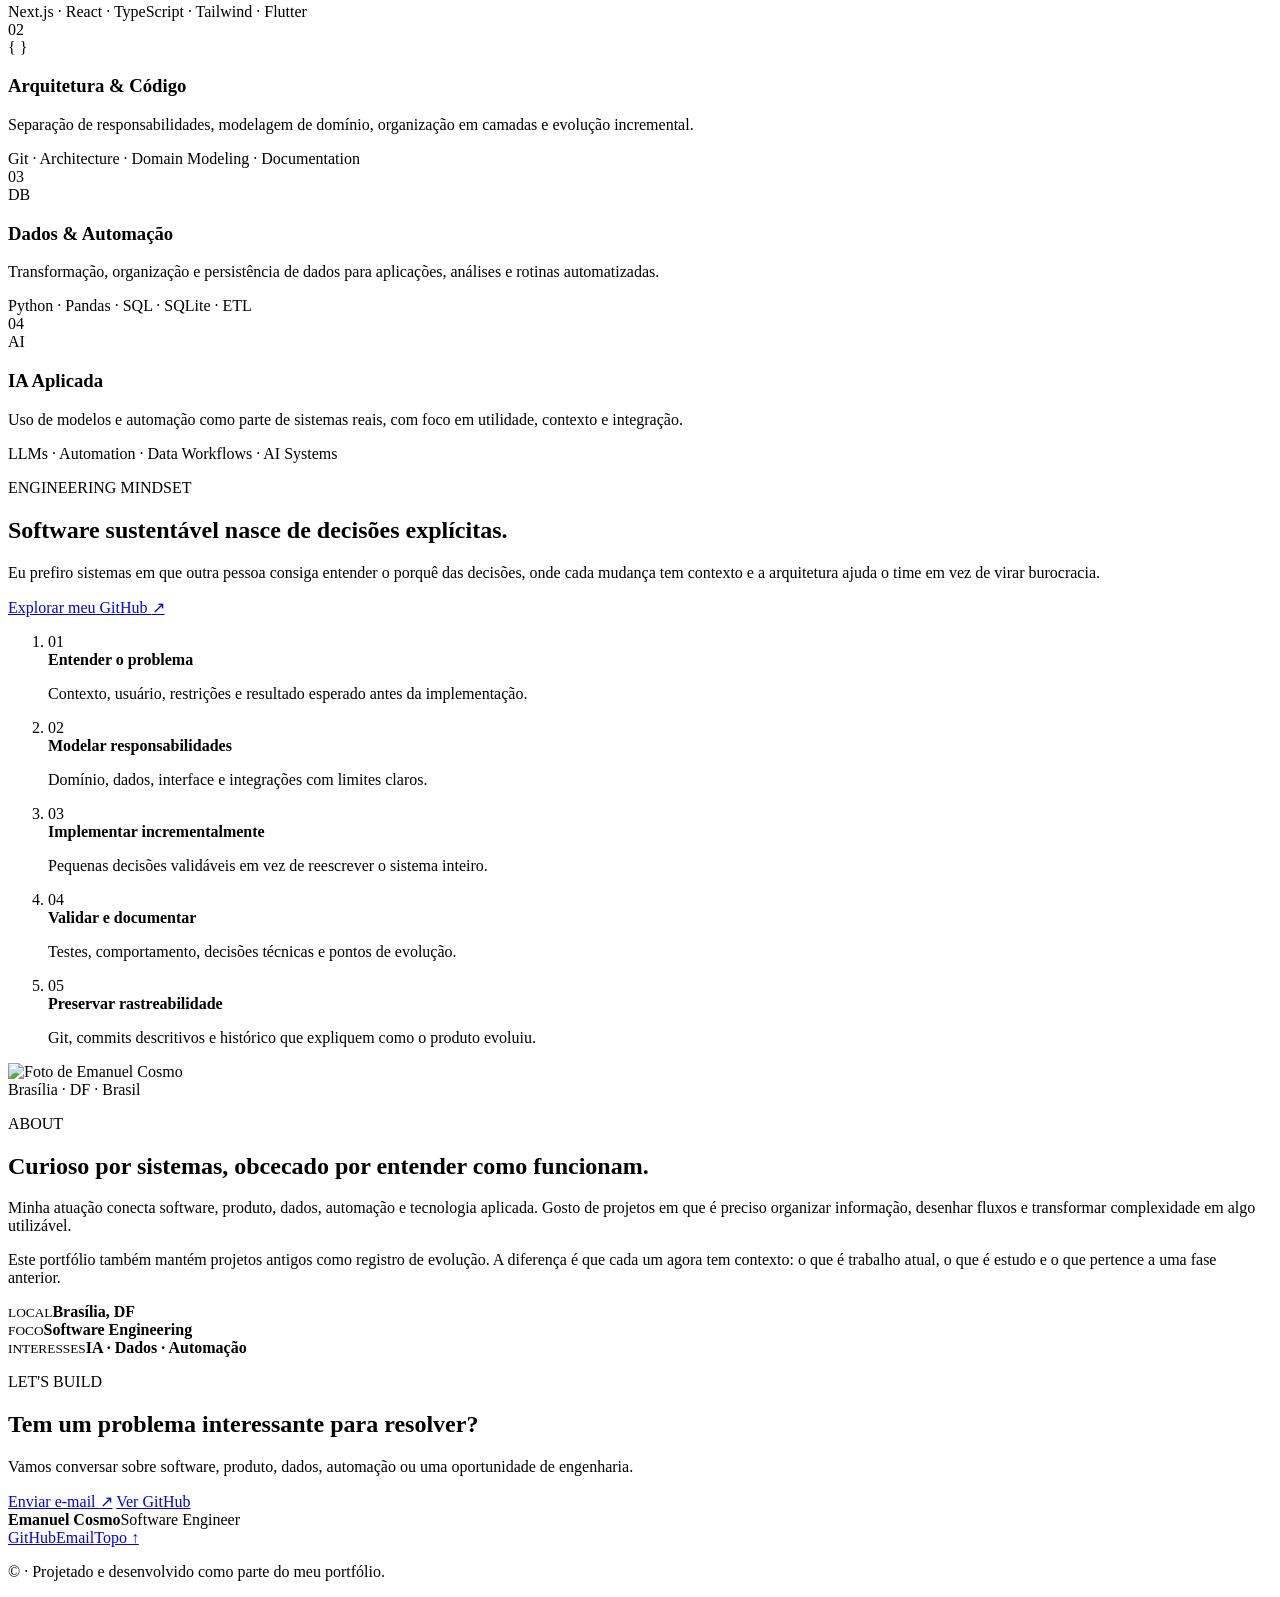
==== commit 197b50fc: "feat: redesign professional portfolio experience" ====
--- a/index.html
+++ b/index.html
@@ -1,150 +1,340 @@
-<!DOCTYPE html>
-<html lang="pt-BR">
+<!doctype html>
+<html lang="pt-BR" data-theme="dark">
 <head>
-  <meta charset="UTF-8" />
-  <meta name="viewport" content="width=device-width, initial-scale=1.0" />
-  <meta name="description" content="Portfólio de Emanuel Cosmo — Software Engineer, Full Stack, Data & AI, automação e produtos digitais." />
-  <title>Emanuel Cosmo | Software Engineer</title>
-  <style>
-    :root {
-      --bg: #0b1020;
-      --panel: #11172a;
-      --panel-2: #151d34;
-      --text: #f5f7fb;
-      --muted: #aab3c5;
-      --line: rgba(255,255,255,.09);
-      --accent: #6ea8fe;
-      --accent-2: #8f7cff;
-      --max: 1120px;
-    }
-    * { box-sizing: border-box; }
-    html { scroll-behavior: smooth; }
-    body {
-      margin: 0;
-      font-family: Inter, ui-sans-serif, system-ui, -apple-system, BlinkMacSystemFont, "Segoe UI", sans-serif;
-      background: radial-gradient(circle at top right, rgba(110,168,254,.12), transparent 34%), var(--bg);
-      color: var(--text);
-      line-height: 1.6;
-    }
-    a { color: inherit; text-decoration: none; }
-    .wrap { width: min(calc(100% - 32px), var(--max)); margin: 0 auto; }
-    header {
-      position: sticky; top: 0; z-index: 20;
-      backdrop-filter: blur(16px);
-      background: rgba(11,16,32,.78);
-      border-bottom: 1px solid var(--line);
-    }
-    nav { height: 72px; display: flex; align-items: center; justify-content: space-between; gap: 20px; }
-    .brand { font-weight: 800; letter-spacing: -.02em; }
-    .navlinks { display: flex; gap: 18px; color: var(--muted); font-size: 14px; }
-    .hero { padding: 112px 0 80px; }
-    .eyebrow { color: var(--accent); font-size: 13px; font-weight: 800; letter-spacing: .14em; text-transform: uppercase; }
-    h1 { margin: 14px 0 22px; font-size: clamp(46px, 8vw, 84px); line-height: .98; letter-spacing: -.055em; max-width: 900px; }
-    .lead { max-width: 760px; color: var(--muted); font-size: clamp(18px, 2.2vw, 22px); }
-    .cta { display: flex; flex-wrap: wrap; gap: 12px; margin-top: 34px; }
-    .btn { padding: 12px 17px; border-radius: 12px; border: 1px solid var(--line); background: var(--panel); font-weight: 700; }
-    .btn.primary { background: linear-gradient(135deg, var(--accent), var(--accent-2)); color: #09101f; border: 0; }
-    section { padding: 56px 0; }
-    .section-title { font-size: 30px; margin: 0 0 10px; letter-spacing: -.03em; }
-    .section-sub { color: var(--muted); margin: 0 0 28px; max-width: 720px; }
-    .grid { display: grid; grid-template-columns: repeat(2, minmax(0,1fr)); gap: 18px; }
-    .card { background: linear-gradient(180deg, var(--panel-2), var(--panel)); border: 1px solid var(--line); border-radius: 18px; padding: 24px; }
-    .card h3 { margin: 0 0 8px; font-size: 21px; }
-    .card p { color: var(--muted); margin: 0 0 18px; }
-    .tags { display: flex; flex-wrap: wrap; gap: 8px; }
-    .tag { padding: 6px 9px; font-size: 12px; color: #dce6f8; border-radius: 999px; border: 1px solid var(--line); background: rgba(255,255,255,.03); }
-    .stack { display: grid; grid-template-columns: repeat(4, minmax(0,1fr)); gap: 14px; }
-    .stack .card { min-height: 150px; }
-    .stack strong { display: block; margin-bottom: 9px; }
-    .stack span { color: var(--muted); font-size: 14px; }
-    .note { padding: 22px; border-left: 3px solid var(--accent); background: rgba(110,168,254,.06); border-radius: 0 14px 14px 0; color: var(--muted); }
-    footer { margin-top: 48px; padding: 34px 0 48px; border-top: 1px solid var(--line); color: var(--muted); }
-    @media (max-width: 800px) {
-      .navlinks { display: none; }
-      .grid, .stack { grid-template-columns: 1fr; }
-      .hero { padding-top: 80px; }
-    }
-  </style>
+  <meta charset="utf-8" />
+  <meta name="viewport" content="width=device-width, initial-scale=1" />
+  <meta name="description" content="Portfólio de Emanuel Cosmo — Software Engineer em Brasília, DF. Full Stack, dados, automação e IA aplicada." />
+  <meta name="theme-color" content="#090d14" />
+  <meta name="color-scheme" content="dark light" />
+  <meta property="og:title" content="Emanuel Cosmo — Software Engineer" />
+  <meta property="og:description" content="Software, produtos digitais, dados e automação. Conheça projetos, decisões de engenharia e stack." />
+  <meta property="og:type" content="website" />
+  <meta property="og:url" content="https://c-o-s-m-o.github.io/" />
+  <meta property="og:image" content="https://avatars.githubusercontent.com/u/66525527?v=4" />
+  <meta name="twitter:card" content="summary" />
+  <link rel="canonical" href="https://c-o-s-m-o.github.io/" />
+  <link rel="preconnect" href="https://avatars.githubusercontent.com" />
+  <link rel="stylesheet" href="styles.css" />
+  <title>Emanuel Cosmo — Software Engineer</title>
 </head>
 <body>
-  <header>
-    <div class="wrap">
-      <nav>
-        <a class="brand" href="#top">Emanuel Cosmo</a>
-        <div class="navlinks">
-          <a href="#projetos">Projetos</a>
-          <a href="#stack">Stack</a>
-          <a href="#sobre">Sobre</a>
-          <a href="mailto:emanuelcosmo@hotmail.com">Contato</a>
-        </div>
+  <a class="skip-link" href="#main">Ir para o conteúdo</a>
+
+  <div class="page-grid" aria-hidden="true"></div>
+  <div class="ambient ambient-one" aria-hidden="true"></div>
+  <div class="ambient ambient-two" aria-hidden="true"></div>
+
+  <header class="site-header" data-header>
+    <div class="container nav-shell">
+      <a class="brand" href="#top" aria-label="Emanuel Cosmo — início">
+        <span class="brand-mark">EC</span>
+        <span class="brand-copy">
+          <strong>Emanuel Cosmo</strong>
+          <small>Software Engineer</small>
+        </span>
+      </a>
+
+      <nav class="desktop-nav" aria-label="Navegação principal">
+        <a href="#work">Projetos</a>
+        <a href="#capabilities">Competências</a>
+        <a href="#process">Engenharia</a>
+        <a href="#about">Sobre</a>
       </nav>
+
+      <div class="nav-actions">
+        <button class="icon-button" type="button" data-theme-toggle aria-label="Alternar tema" title="Alternar tema">
+          <svg class="theme-icon theme-icon-sun" viewBox="0 0 24 24" aria-hidden="true"><path d="M12 3v2M12 19v2M3 12h2M19 12h2M5.64 5.64l1.42 1.42M16.94 16.94l1.42 1.42M18.36 5.64l-1.42 1.42M7.06 16.94l-1.42 1.42"/><circle cx="12" cy="12" r="4"/></svg>
+          <svg class="theme-icon theme-icon-moon" viewBox="0 0 24 24" aria-hidden="true"><path d="M20.4 14.3A8.5 8.5 0 0 1 9.7 3.6 8.5 8.5 0 1 0 20.4 14.3Z"/></svg>
+        </button>
+        <a class="button button-ghost header-cta" href="mailto:emanuelcosmo@hotmail.com">Falar comigo</a>
+        <button class="icon-button mobile-menu-button" type="button" data-menu-toggle aria-label="Abrir menu" aria-expanded="false">
+          <span></span><span></span><span></span>
+        </button>
+      </div>
     </div>
+
+    <nav class="mobile-nav" data-mobile-nav aria-label="Navegação mobile">
+      <a href="#work">Projetos</a>
+      <a href="#capabilities">Competências</a>
+      <a href="#process">Engenharia</a>
+      <a href="#about">Sobre</a>
+      <a href="mailto:emanuelcosmo@hotmail.com">Contato</a>
+    </nav>
   </header>
 
-  <main id="top">
-    <div class="wrap">
-      <section class="hero">
-        <div class="eyebrow">Software Engineer · Brasília, DF</div>
-        <h1>Construo software, produtos digitais e sistemas orientados a dados.</h1>
-        <p class="lead">
-          Atuo com desenvolvimento full stack, interfaces modernas, automação, engenharia de dados e projetos de IA. Meu foco é transformar problemas reais em sistemas claros, evolutivos e bem documentados.
-        </p>
-        <div class="cta">
-          <a class="btn primary" href="#projetos">Ver projetos</a>
-          <a class="btn" href="https://github.com/c-o-s-m-o">GitHub</a>
-          <a class="btn" href="mailto:emanuelcosmo@hotmail.com">E-mail</a>
-        </div>
-      </section>
-
-      <section id="projetos">
-        <h2 class="section-title">Projetos em destaque</h2>
-        <p class="section-sub">Seleção de projetos que representam melhor meu trabalho atual em produto, frontend, dados e aplicações para negócios.</p>
-        <div class="grid">
-          <a class="card" href="https://github.com/c-o-s-m-o/fx_enterprise">
-            <h3>FX Enterprise</h3>
-            <p>Aplicação web empresarial com rotas reais de produto, organização por camadas, seções reutilizáveis, visualização de dados e integrações.</p>
-            <div class="tags"><span class="tag">Next.js</span><span class="tag">TypeScript</span><span class="tag">React</span><span class="tag">Recharts</span></div>
+  <main id="main">
+    <section class="hero section" id="top">
+      <div class="container hero-grid">
+        <div class="hero-copy reveal">
+          <div class="availability"><span class="availability-dot"></span> Brasília, DF · Software Engineering</div>
+          <p class="kicker">FULL STACK · DATA · AUTOMATION · APPLIED AI</p>
+          <h1>Eu projeto software para <span>problemas reais.</span></h1>
+          <p class="hero-lead">Transformo requisitos em produtos digitais claros, bem estruturados e prontos para evoluir — da interface à arquitetura, dos dados à documentação.</p>
+
+          <div class="hero-actions">
+            <a class="button button-primary" href="#work">
+              Ver projetos
+              <svg viewBox="0 0 24 24" aria-hidden="true"><path d="M5 12h14M13 6l6 6-6 6"/></svg>
+            </a>
+            <a class="button button-secondary" href="https://github.com/c-o-s-m-o" target="_blank" rel="noreferrer">
+              GitHub
+              <svg viewBox="0 0 24 24" aria-hidden="true"><path d="M7 17 17 7M8 7h9v9"/></svg>
+            </a>
+          </div>
+
+          <div class="hero-proof" aria-label="Destaques profissionais">
+            <div><strong>Produto</strong><span>do requisito à entrega</span></div>
+            <div><strong>Arquitetura</strong><span>responsabilidades claras</span></div>
+            <div><strong>Git</strong><span>histórico e rastreabilidade</span></div>
+          </div>
+        </div>
+
+        <div class="hero-visual reveal delay-1" aria-label="Resumo de engenharia">
+          <div class="terminal-card">
+            <div class="terminal-top">
+              <div class="terminal-dots"><i></i><i></i><i></i></div>
+              <span>engineering-profile.json</span>
+            </div>
+            <pre><code><span class="syntax-muted">{</span>
+  <span class="syntax-key">"name"</span>: <span class="syntax-string">"Emanuel Cosmo"</span>,
+  <span class="syntax-key">"role"</span>: <span class="syntax-string">"Software Engineer"</span>,
+  <span class="syntax-key">"focus"</span>: [
+    <span class="syntax-string">"full-stack"</span>,
+    <span class="syntax-string">"data"</span>,
+    <span class="syntax-string">"automation"</span>,
+    <span class="syntax-string">"applied-ai"</span>
+  ],
+  <span class="syntax-key">"principles"</span>: [
+    <span class="syntax-string">"clarity"</span>,
+    <span class="syntax-string">"maintainability"</span>,
+    <span class="syntax-string">"traceability"</span>
+  ]
+<span class="syntax-muted">}</span></code></pre>
+            <div class="terminal-status"><span></span> portfolio.status = <strong>shipping</strong></div>
+          </div>
+
+          <div class="floating-card floating-card-one">
+            <small>CORE</small>
+            <strong>Next.js + TypeScript</strong>
+          </div>
+          <div class="floating-card floating-card-two">
+            <small>ENGINEERING</small>
+            <strong>Architecture + Git</strong>
+          </div>
+        </div>
+      </div>
+    </section>
+
+    <section class="marquee" aria-label="Tecnologias principais">
+      <div class="marquee-track">
+        <span>Next.js</span><i></i><span>React</span><i></i><span>TypeScript</span><i></i><span>Python</span><i></i><span>Flutter</span><i></i><span>SQL</span><i></i><span>ETL</span><i></i><span>Git</span><i></i><span>Data</span><i></i><span>Automation</span>
+        <span aria-hidden="true">Next.js</span><i aria-hidden="true"></i><span aria-hidden="true">React</span><i aria-hidden="true"></i><span aria-hidden="true">TypeScript</span><i aria-hidden="true"></i><span aria-hidden="true">Python</span><i aria-hidden="true"></i><span aria-hidden="true">Flutter</span><i aria-hidden="true"></i><span aria-hidden="true">SQL</span><i aria-hidden="true"></i><span aria-hidden="true">ETL</span><i aria-hidden="true"></i><span aria-hidden="true">Git</span><i aria-hidden="true"></i><span aria-hidden="true">Data</span><i aria-hidden="true"></i><span aria-hidden="true">Automation</span>
+      </div>
+    </section>
+
+    <section class="section work-section" id="work">
+      <div class="container">
+        <div class="section-heading reveal">
+          <div>
+            <p class="kicker">SELECTED WORK</p>
+            <h2>Projetos que mostram <span>como eu penso.</span></h2>
+          </div>
+          <p>Cases selecionados por complexidade, decisão técnica e capacidade de transformar contexto de negócio em software utilizável.</p>
+        </div>
+
+        <div class="featured-projects">
+          <article class="project-card project-featured reveal">
+            <div class="project-visual visual-enterprise" aria-hidden="true">
+              <div class="mock-window">
+                <div class="mock-nav"><b>FX</b><span></span><span></span><span></span></div>
+                <div class="mock-hero-lines"><i></i><i></i><i></i></div>
+                <div class="mock-dashboard"><div></div><div></div><div></div></div>
+              </div>
+              <span class="visual-label">BUSINESS APPLICATION</span>
+            </div>
+            <div class="project-content">
+              <div class="project-meta"><span>01</span><span>Product / Frontend</span></div>
+              <h3>FX Enterprise</h3>
+              <p>Aplicação empresarial que evoluiu de navegação controlada por estado para rotas reais de produto, com organização em camadas e componentes por responsabilidade.</p>
+              <ul class="project-points">
+                <li>Rotas reais em <code>/produtos/[slug]</code></li>
+                <li>Camadas <code>app</code>, <code>domain</code> e <code>presentation</code></li>
+                <li>Visualização de dados e geração de conteúdo em PDF</li>
+              </ul>
+              <div class="project-footer">
+                <div class="tags"><span>Next.js</span><span>TypeScript</span><span>Recharts</span><span>Framer Motion</span></div>
+                <a class="text-link" href="https://github.com/c-o-s-m-o/fx_enterprise" target="_blank" rel="noreferrer">Ver repositório <span>↗</span></a>
+              </div>
+            </div>
+          </article>
+
+          <article class="project-card project-featured reverse reveal">
+            <div class="project-visual visual-nature" aria-hidden="true">
+              <div class="nature-frame"><div class="nature-sun"></div><div class="nature-bird">✦</div><div class="nature-hill hill-a"></div><div class="nature-hill hill-b"></div></div>
+              <div class="photo-strip"><i></i><i></i><i></i></div>
+              <span class="visual-label">CONTENT EXPERIENCE</span>
+            </div>
+            <div class="project-content">
+              <div class="project-meta"><span>02</span><span>Interactive Web</span></div>
+              <h3>Fotografia de Natureza / IBFN</h3>
+              <p>Experiência para birdwatching e fotografia com integração de conteúdo externo, galeria dinâmica e um lightbox pensado para desktop e mobile.</p>
+              <ul class="project-points">
+                <li>Integração e normalização de dados do WikiAves</li>
+                <li>Pinch-to-zoom, double tap, drag e navegação por gestos</li>
+                <li>Conteúdo editorial, cursos e agenda de expedições</li>
+              </ul>
+              <div class="project-footer">
+                <div class="tags"><span>Next.js</span><span>TypeScript</span><span>Touch UX</span><span>Cheerio</span></div>
+                <a class="text-link" href="https://github.com/c-o-s-m-o/Ibfn-Instituto_Brasileiro_de_Fotografia_de_Natureza" target="_blank" rel="noreferrer">Ver repositório <span>↗</span></a>
+              </div>
+            </div>
+          </article>
+        </div>
+
+        <div class="project-grid reveal">
+          <a class="mini-project" href="https://github.com/c-o-s-m-o/FixNowTechnology" target="_blank" rel="noreferrer">
+            <div class="mini-top"><span>03</span><span class="mini-icon">↗</span></div>
+            <p class="mini-type">BUSINESS / DRONES</p>
+            <h3>Fix Now Technology</h3>
+            <p>Aplicação institucional orientada a diferentes públicos: clientes, setor público, parceiros, investidores e formação técnica.</p>
+            <div class="tags"><span>Next.js</span><span>React</span><span>TypeScript</span></div>
           </a>
-          <a class="card" href="https://github.com/c-o-s-m-o/Ibfn-Instituto_Brasileiro_de_Fotografia_de_Natureza">
-            <h3>Fotografia de Natureza</h3>
-            <p>Experiência web para birdwatching e fotografia com galeria dinâmica, WikiAves, lightbox avançado, gestos touch e agenda de expedições.</p>
-            <div class="tags"><span class="tag">Next.js</span><span class="tag">TypeScript</span><span class="tag">Touch UX</span><span class="tag">Integrações</span></div>
+
+          <a class="mini-project" href="https://github.com/c-o-s-m-o/totvs-fundamentos-engenharia-dados-machine-learning" target="_blank" rel="noreferrer">
+            <div class="mini-top"><span>04</span><span class="mini-icon">↗</span></div>
+            <p class="mini-type">DATA / LEARNING</p>
+            <h3>Engenharia de Dados & ML</h3>
+            <p>Pipeline de estudos aplicados envolvendo transformação de dados, ETL, Pandas, AWS e documentação técnica.</p>
+            <div class="tags"><span>Python</span><span>Pandas</span><span>ETL</span></div>
           </a>
-          <a class="card" href="https://github.com/c-o-s-m-o/FixNowTechnology">
-            <h3>Fix Now Technology</h3>
-            <p>Site institucional para empresa de tecnologia e drones, com conteúdo segmentado para clientes, governo, parceiros, investidores e cursos.</p>
-            <div class="tags"><span class="tag">Next.js</span><span class="tag">React</span><span class="tag">TypeScript</span><span class="tag">Responsive UI</span></div>
+
+          <a class="mini-project" href="https://github.com/c-o-s-m-o/registro_de_compras" target="_blank" rel="noreferrer">
+            <div class="mini-top"><span>05</span><span class="mini-icon">↗</span></div>
+            <p class="mini-type">MOBILE / PRODUCT</p>
+            <h3>Registro de Compras</h3>
+            <p>Aplicativo mobile para controle de supermercado com estado reativo, histórico, cálculo em tempo real e persistência local.</p>
+            <div class="tags"><span>Flutter</span><span>Dart</span><span>SQLite</span></div>
           </a>
-          <a class="card" href="https://github.com/c-o-s-m-o/totvs-fundamentos-engenharia-dados-machine-learning">
-            <h3>Engenharia de Dados & ML</h3>
-            <p>Estudos e desafios práticos com Python, ETL, CSV, Pandas, AWS, documentação técnica e pipelines de transformação de dados.</p>
-            <div class="tags"><span class="tag">Python</span><span class="tag">Pandas</span><span class="tag">ETL</span><span class="tag">AWS</span></div>
+
+          <a class="mini-project" href="https://github.com/c-o-s-m-o/zyro_finance" target="_blank" rel="noreferrer">
+            <div class="mini-top"><span>06</span><span class="mini-icon">↗</span></div>
+            <p class="mini-type">MOBILE / ARCHITECTURE</p>
+            <h3>Zyro Finance</h3>
+            <p>Projeto financeiro mobile estruturado em <code>core</code>, <code>data</code>, <code>domain</code> e <code>presentation</code>, com injeção de dependências.</p>
+            <div class="tags"><span>Flutter</span><span>Dart</span><span>GetIt</span></div>
           </a>
         </div>
-      </section>
-
-      <section id="stack">
-        <h2 class="section-title">Stack</h2>
-        <div class="stack">
-          <div class="card"><strong>Frontend</strong><span>Next.js, React, TypeScript, Tailwind CSS, Flutter e Dart.</span></div>
-          <div class="card"><strong>Dados</strong><span>Python, Pandas, SQL, CSV, ETL e persistência local.</span></div>
-          <div class="card"><strong>Engenharia</strong><span>Git, GitHub, arquitetura em camadas, documentação e organização de domínio.</span></div>
-          <div class="card"><strong>Interesses</strong><span>IA aplicada, automação, finanças, matemática, eletrônica e produtos digitais.</span></div>
-        </div>
-      </section>
-
-      <section id="sobre">
-        <h2 class="section-title">Sobre meu trabalho</h2>
-        <p class="section-sub">Prefiro projetos que resolvam problemas concretos e possam ser entendidos por outras pessoas sem depender de contexto informal.</p>
-        <div class="note">
-          Este portfólio preserva projetos antigos como histórico de evolução, mas diferencia claramente experimentos e estudos dos sistemas que melhor representam meu trabalho atual. A documentação dos repositórios está sendo revisada com esse mesmo objetivo.
-        </div>
-      </section>
+      </div>
+    </section>
+
+    <section class="section capabilities-section" id="capabilities">
+      <div class="container">
+        <div class="section-heading reveal">
+          <div><p class="kicker">CAPABILITIES</p><h2>Mais do que uma <span>lista de tecnologias.</span></h2></div>
+          <p>Minha stack é organizada pelo tipo de problema que preciso resolver, e não apenas por ferramentas conhecidas.</p>
+        </div>
+
+        <div class="capability-grid">
+          <article class="capability-card reveal">
+            <span class="capability-number">01</span>
+            <div class="capability-icon">UI</div>
+            <h3>Interfaces & Produto</h3>
+            <p>Construção de experiências responsivas e componentes que traduzem requisitos em fluxos compreensíveis.</p>
+            <div class="capability-stack">Next.js · React · TypeScript · Tailwind · Flutter</div>
+          </article>
+          <article class="capability-card reveal delay-1">
+            <span class="capability-number">02</span>
+            <div class="capability-icon">{ }</div>
+            <h3>Arquitetura & Código</h3>
+            <p>Separação de responsabilidades, modelagem de domínio, organização em camadas e evolução incremental.</p>
+            <div class="capability-stack">Git · Architecture · Domain Modeling · Documentation</div>
+          </article>
+          <article class="capability-card reveal delay-2">
+            <span class="capability-number">03</span>
+            <div class="capability-icon">DB</div>
+            <h3>Dados & Automação</h3>
+            <p>Transformação, organização e persistência de dados para aplicações, análises e rotinas automatizadas.</p>
+            <div class="capability-stack">Python · Pandas · SQL · SQLite · ETL</div>
+          </article>
+          <article class="capability-card reveal delay-3">
+            <span class="capability-number">04</span>
+            <div class="capability-icon">AI</div>
+            <h3>IA Aplicada</h3>
+            <p>Uso de modelos e automação como parte de sistemas reais, com foco em utilidade, contexto e integração.</p>
+            <div class="capability-stack">LLMs · Automation · Data Workflows · AI Systems</div>
+          </article>
+        </div>
+      </div>
+    </section>
+
+    <section class="section process-section" id="process">
+      <div class="container process-layout">
+        <div class="process-intro reveal">
+          <p class="kicker">ENGINEERING MINDSET</p>
+          <h2>Software sustentável nasce de <span>decisões explícitas.</span></h2>
+          <p>Eu prefiro sistemas em que outra pessoa consiga entender o porquê das decisões, onde cada mudança tem contexto e a arquitetura ajuda o time em vez de virar burocracia.</p>
+          <a class="text-link" href="https://github.com/c-o-s-m-o" target="_blank" rel="noreferrer">Explorar meu GitHub <span>↗</span></a>
+        </div>
+
+        <ol class="process-list reveal delay-1">
+          <li><span>01</span><div><strong>Entender o problema</strong><p>Contexto, usuário, restrições e resultado esperado antes da implementação.</p></div></li>
+          <li><span>02</span><div><strong>Modelar responsabilidades</strong><p>Domínio, dados, interface e integrações com limites claros.</p></div></li>
+          <li><span>03</span><div><strong>Implementar incrementalmente</strong><p>Pequenas decisões validáveis em vez de reescrever o sistema inteiro.</p></div></li>
+          <li><span>04</span><div><strong>Validar e documentar</strong><p>Testes, comportamento, decisões técnicas e pontos de evolução.</p></div></li>
+          <li><span>05</span><div><strong>Preservar rastreabilidade</strong><p>Git, commits descritivos e histórico que expliquem como o produto evoluiu.</p></div></li>
+        </ol>
+      </div>
+    </section>
+
+    <section class="section about-section" id="about">
+      <div class="container about-grid">
+        <div class="about-photo reveal">
+          <div class="portrait-frame">
+            <img src="https://avatars.githubusercontent.com/u/66525527?v=4" alt="Foto de Emanuel Cosmo" width="460" height="460" loading="lazy" />
+          </div>
+          <span class="portrait-caption">Brasília · DF · Brasil</span>
+        </div>
+
+        <div class="about-copy reveal delay-1">
+          <p class="kicker">ABOUT</p>
+          <h2>Curioso por sistemas, obcecado por <span>entender como funcionam.</span></h2>
+          <p>Minha atuação conecta software, produto, dados, automação e tecnologia aplicada. Gosto de projetos em que é preciso organizar informação, desenhar fluxos e transformar complexidade em algo utilizável.</p>
+          <p>Este portfólio também mantém projetos antigos como registro de evolução. A diferença é que cada um agora tem contexto: o que é trabalho atual, o que é estudo e o que pertence a uma fase anterior.</p>
+
+          <div class="about-facts">
+            <div><small>LOCAL</small><strong>Brasília, DF</strong></div>
+            <div><small>FOCO</small><strong>Software Engineering</strong></div>
+            <div><small>INTERESSES</small><strong>IA · Dados · Automação</strong></div>
+          </div>
+        </div>
+      </div>
+    </section>
+
+    <section class="contact-section section">
+      <div class="container reveal">
+        <div class="contact-card">
+          <div>
+            <p class="kicker">LET'S BUILD</p>
+            <h2>Tem um problema interessante para resolver?</h2>
+            <p>Vamos conversar sobre software, produto, dados, automação ou uma oportunidade de engenharia.</p>
+          </div>
+          <div class="contact-actions">
+            <a class="button button-primary" href="mailto:emanuelcosmo@hotmail.com">Enviar e-mail <span>↗</span></a>
+            <a class="button button-secondary" href="https://github.com/c-o-s-m-o" target="_blank" rel="noreferrer">Ver GitHub</a>
+          </div>
+        </div>
+      </div>
+    </section>
+  </main>
+
+  <footer class="site-footer">
+    <div class="container footer-grid">
+      <div><strong>Emanuel Cosmo</strong><span>Software Engineer</span></div>
+      <div class="footer-links"><a href="https://github.com/c-o-s-m-o" target="_blank" rel="noreferrer">GitHub</a><a href="mailto:emanuelcosmo@hotmail.com">Email</a><a href="#top">Topo ↑</a></div>
+      <p>© <span data-year></span> · Projetado e desenvolvido como parte do meu portfólio.</p>
     </div>
-  </main>
-
-  <footer>
-    <div class="wrap">Emanuel Cosmo · Software Engineer · Brasília, DF · <a href="mailto:emanuelcosmo@hotmail.com">emanuelcosmo@hotmail.com</a></div>
   </footer>
+
+  <script src="app.js" defer></script>
 </body>
 </html>
